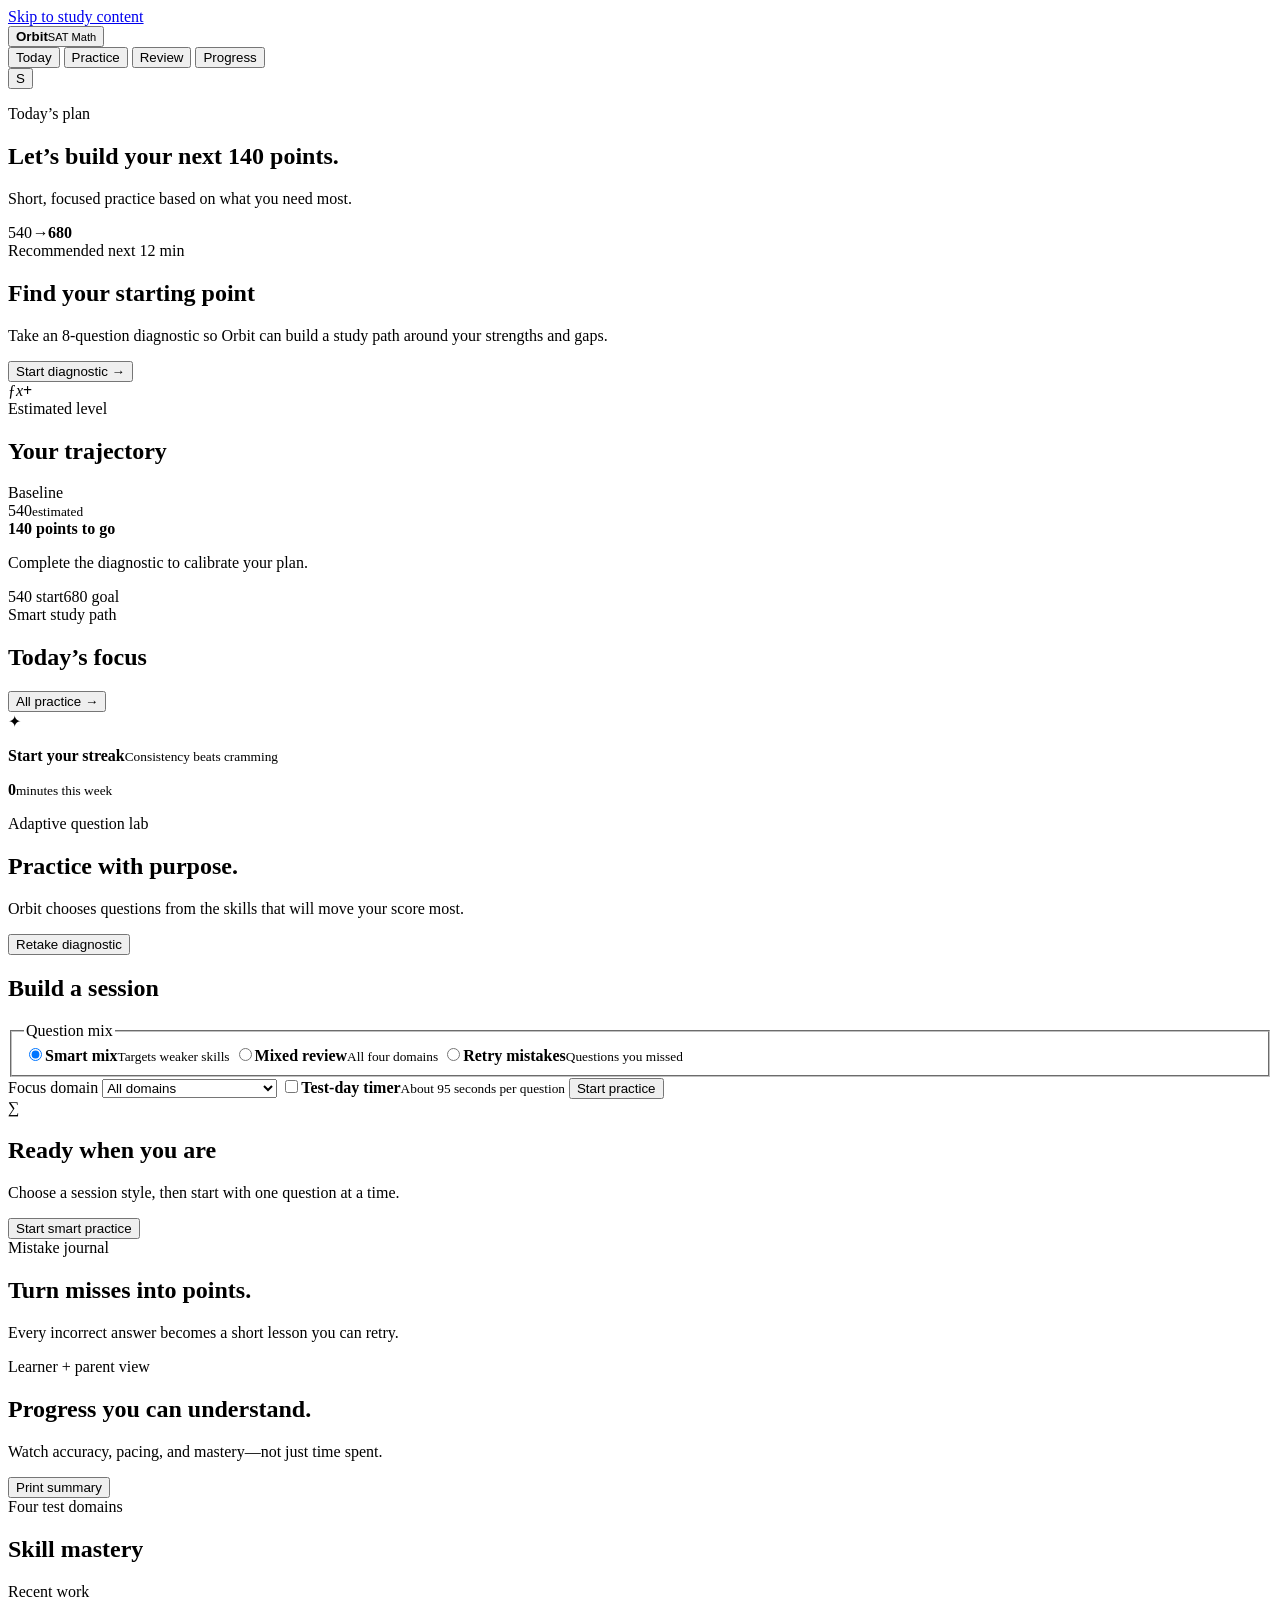
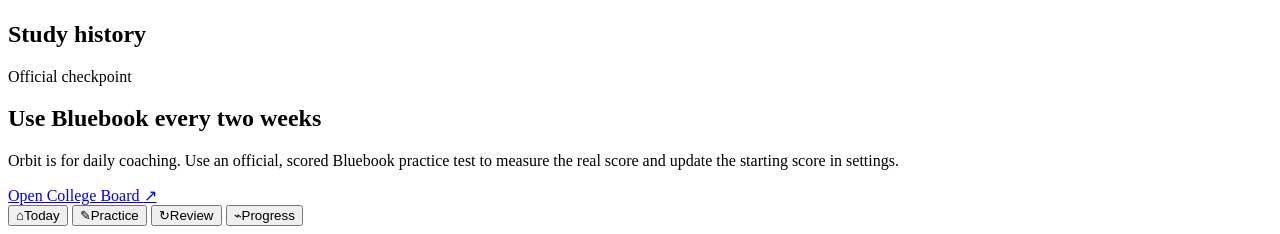
==== sat/index.html @ df9d7ba6 "Add Orbit SAT Math index.html" ====
<!doctype html>
<html lang="en">
<head>
  <meta charset="utf-8">
  <meta name="viewport" content="width=device-width, initial-scale=1, viewport-fit=cover">
  <meta name="theme-color" content="#14213d">
  <meta name="description" content="Orbit SAT Math is an adaptive, private study coach designed to help learners grow from a 540 toward a 680.">
  <title>Orbit SAT Math</title>
  <link rel="manifest" href="manifest.webmanifest">
  <link rel="icon" href="icon.svg" type="image/svg+xml">
  <link rel="stylesheet" href="styles.css">
  <script src="app.js" defer></script>
</head>
<body>
  <a class="skip-link" href="#main-content">Skip to study content</a>

  <div class="app-shell">
    <header class="topbar">
      <button class="brand" type="button" data-route="home" aria-label="Orbit SAT Math home">
        <span class="brand-orbit" aria-hidden="true"><i></i></span>
        <span><strong>Orbit</strong><small>SAT Math</small></span>
      </button>

      <nav class="desktop-nav" aria-label="Primary navigation">
        <button class="nav-button active" type="button" data-route="home">Today</button>
        <button class="nav-button" type="button" data-route="practice">Practice</button>
        <button class="nav-button" type="button" data-route="review">Review</button>
        <button class="nav-button" type="button" data-route="progress">Progress</button>
      </nav>

      <button class="profile-button" id="profile-button" type="button" aria-label="Open learner settings" aria-expanded="false" aria-controls="profile-panel">
        <span id="profile-initial">S</span>
      </button>
    </header>

    <aside class="profile-panel" id="profile-panel" hidden>
      <div class="panel-heading"><h2>Learner settings</h2><button class="close-button" type="button" data-close-profile aria-label="Close settings">×</button></div>
      <label for="learner-name-setting">First name</label>
      <input id="learner-name-setting" maxlength="24" autocomplete="given-name">
      <label for="test-date-setting">SAT date</label>
      <input id="test-date-setting" type="date">
      <div class="setting-grid">
        <label>Starting score<input id="start-score-setting" type="number" min="200" max="800" step="10"></label>
        <label>Goal score<input id="goal-score-setting" type="number" min="200" max="800" step="10"></label>
      </div>
      <button class="primary-button full" type="button" id="save-settings">Save changes</button>
      <button class="danger-link" type="button" id="reset-data">Erase all study data</button>
      <p class="privacy-note">Progress is stored only on this device. Orbit does not collect or sell learner data.</p>
    </aside>

    <main id="main-content" tabindex="-1">
      <section class="view active" id="view-home" aria-labelledby="home-title">
        <div class="welcome-row">
          <div>
            <p class="eyebrow" id="today-label">Today’s plan</p>
            <h1 id="home-title">Let’s build your next 140 points.</h1>
            <p class="page-lede" id="home-lede">Short, focused practice based on what you need most.</p>
          </div>
          <div class="goal-chip" aria-label="SAT Math score goal"><span id="goal-current">540</span><i aria-hidden="true">→</i><strong id="goal-target">680</strong></div>
        </div>

        <div class="dashboard-grid">
          <article class="mission-card">
            <div class="mission-top">
              <span class="eyebrow light">Recommended next</span>
              <span class="time-pill">12 min</span>
            </div>
            <h2 id="mission-title">Find your starting point</h2>
            <p id="mission-copy">Take an 8-question diagnostic so Orbit can build a study path around your strengths and gaps.</p>
            <button class="white-button" type="button" id="mission-button">Start diagnostic <span aria-hidden="true">→</span></button>
            <div class="mission-art" aria-hidden="true"><span>ƒ</span><i>x</i><b>+</b></div>
          </article>

          <article class="score-card">
            <div class="card-heading"><div><span class="eyebrow">Estimated level</span><h2>Your trajectory</h2></div><span class="trend-badge" id="trend-badge">Baseline</span></div>
            <div class="score-visual">
              <div class="score-ring" id="score-ring"><span id="estimated-score">540</span><small>estimated</small></div>
              <div class="score-copy"><strong id="points-to-go">140 points to go</strong><p id="score-message">Complete the diagnostic to calibrate your plan.</p></div>
            </div>
            <div class="score-track" aria-hidden="true"><i id="score-track-fill"></i></div>
            <div class="track-labels"><span id="track-start">540 start</span><span id="track-goal">680 goal</span></div>
          </article>
        </div>

        <section class="section-block" aria-labelledby="plan-title">
          <div class="section-heading"><div><span class="eyebrow">Smart study path</span><h2 id="plan-title">Today’s focus</h2></div><button class="text-button" type="button" data-route="practice">All practice →</button></div>
          <div class="focus-grid" id="focus-grid"></div>
        </section>

        <section class="streak-strip" aria-label="Weekly study activity">
          <div><span class="streak-icon" aria-hidden="true">✦</span><p><strong id="streak-count">Start your streak</strong><small>Consistency beats cramming</small></p></div>
          <div class="week-dots" id="week-dots"></div>
          <p class="weekly-stat"><strong id="weekly-minutes">0</strong><small>minutes this week</small></p>
        </section>
      </section>

      <section class="view" id="view-practice" aria-labelledby="practice-title">
        <div class="page-heading">
          <div><span class="eyebrow">Adaptive question lab</span><h1 id="practice-title">Practice with purpose.</h1><p class="page-lede">Orbit chooses questions from the skills that will move your score most.</p></div>
          <button class="secondary-button" type="button" id="open-diagnostic">Retake diagnostic</button>
        </div>

        <div class="practice-layout">
          <aside class="practice-controls" aria-label="Practice settings">
            <h2>Build a session</h2>
            <fieldset><legend>Question mix</legend>
              <label class="radio-card"><input type="radio" name="practice-mode" value="adaptive" checked><span><strong>Smart mix</strong><small>Targets weaker skills</small></span></label>
              <label class="radio-card"><input type="radio" name="practice-mode" value="mixed"><span><strong>Mixed review</strong><small>All four domains</small></span></label>
              <label class="radio-card"><input type="radio" name="practice-mode" value="mistakes"><span><strong>Retry mistakes</strong><small>Questions you missed</small></span></label>
            </fieldset>
            <label for="domain-select">Focus domain</label>
            <select id="domain-select"><option value="all">All domains</option><option value="algebra">Algebra</option><option value="advanced">Advanced Math</option><option value="data">Problem-Solving & Data</option><option value="geometry">Geometry & Trigonometry</option></select>
            <label class="timer-toggle"><input type="checkbox" id="timer-toggle"><span><strong>Test-day timer</strong><small>About 95 seconds per question</small></span></label>
            <button class="primary-button full" type="button" id="new-question">Start practice</button>
          </aside>

          <article class="question-card" id="question-card" aria-live="polite">
            <div class="empty-practice">
              <span class="empty-icon" aria-hidden="true">∑</span>
              <h2>Ready when you are</h2>
              <p>Choose a session style, then start with one question at a time.</p>
              <button class="primary-button" type="button" data-start-practice>Start smart practice</button>
            </div>
          </article>
        </div>
      </section>

      <section class="view" id="view-review" aria-labelledby="review-title">
        <div class="page-heading"><div><span class="eyebrow">Mistake journal</span><h1 id="review-title">Turn misses into points.</h1><p class="page-lede">Every incorrect answer becomes a short lesson you can retry.</p></div></div>
        <div class="review-summary" id="review-summary"></div>
        <div class="mistake-list" id="mistake-list"></div>
      </section>

      <section class="view" id="view-progress" aria-labelledby="progress-title">
        <div class="page-heading"><div><span class="eyebrow">Learner + parent view</span><h1 id="progress-title">Progress you can understand.</h1><p class="page-lede">Watch accuracy, pacing, and mastery—not just time spent.</p></div><button class="secondary-button" type="button" id="print-progress">Print summary</button></div>
        <div class="metrics-grid" id="metrics-grid"></div>
        <section class="progress-panel"><div class="section-heading"><div><span class="eyebrow">Four test domains</span><h2>Skill mastery</h2></div></div><div class="domain-progress-list" id="domain-progress-list"></div></section>
        <section class="progress-panel"><div class="section-heading"><div><span class="eyebrow">Recent work</span><h2>Study history</h2></div></div><div class="history-list" id="history-list"></div></section>
        <aside class="checkpoint-card"><div><span class="eyebrow light">Official checkpoint</span><h2>Use Bluebook every two weeks</h2><p>Orbit is for daily coaching. Use an official, scored Bluebook practice test to measure the real score and update the starting score in settings.</p></div><a href="https://satsuite.collegeboard.org/practice/practice-tests/bluebook" target="_blank" rel="noopener noreferrer">Open College Board <span aria-hidden="true">↗</span></a></aside>
      </section>
    </main>

    <nav class="mobile-nav" aria-label="Mobile navigation">
      <button class="mobile-nav-button active" type="button" data-route="home"><span aria-hidden="true">⌂</span>Today</button>
      <button class="mobile-nav-button" type="button" data-route="practice"><span aria-hidden="true">✎</span>Practice</button>
      <button class="mobile-nav-button" type="button" data-route="review"><span aria-hidden="true">↻</span>Review</button>
      <button class="mobile-nav-button" type="button" data-route="progress"><span aria-hidden="true">⌁</span>Progress</button>
    </nav>
  </div>

  <dialog class="onboarding" id="onboarding-dialog" aria-labelledby="onboarding-title">
    <form method="dialog" id="onboarding-form">
      <div class="onboarding-brand"><span class="brand-orbit" aria-hidden="true"><i></i></span><strong>Orbit</strong></div>
      <div class="onboarding-step active" data-onboarding-step="1">
        <span class="eyebrow">Your personal SAT Math coach</span>
        <h1 id="onboarding-title">Let’s make 680 feel possible.</h1>
        <p>We’ll build a private, focused plan from where you are now to where you want to go.</p>
        <label for="learner-name">What should we call you?</label>
        <input id="learner-name" name="learnerName" maxlength="24" placeholder="First name" autocomplete="given-name" required>
        <button class="primary-button full" type="button" data-next-onboarding>Continue</button>
      </div>
      <div class="onboarding-step" data-onboarding-step="2">
        <span class="eyebrow">Set the destination</span>
        <h1>What are we working toward?</h1>
        <div class="score-inputs"><label>Latest Math score<input id="starting-score" name="startingScore" type="number" value="540" min="200" max="800" step="10" required></label><span aria-hidden="true">→</span><label>Goal Math score<input id="target-score" name="targetScore" type="number" value="680" min="200" max="800" step="10" required></label></div>
        <label for="test-date">When is the test? <small>Optional</small></label>
        <input id="test-date" name="testDate" type="date">
        <div class="onboarding-actions"><button class="text-button" type="button" data-prev-onboarding>Back</button><button class="primary-button" type="submit">Build my study plan</button></div>
      </div>
    </form>
  </dialog>

  <dialog class="diagnostic-dialog" id="diagnostic-dialog" aria-labelledby="diagnostic-title">
    <div class="diagnostic-shell" id="diagnostic-content"></div>
  </dialog>

  <div class="toast" id="toast" role="status" aria-live="polite"></div>
</body>
</html>
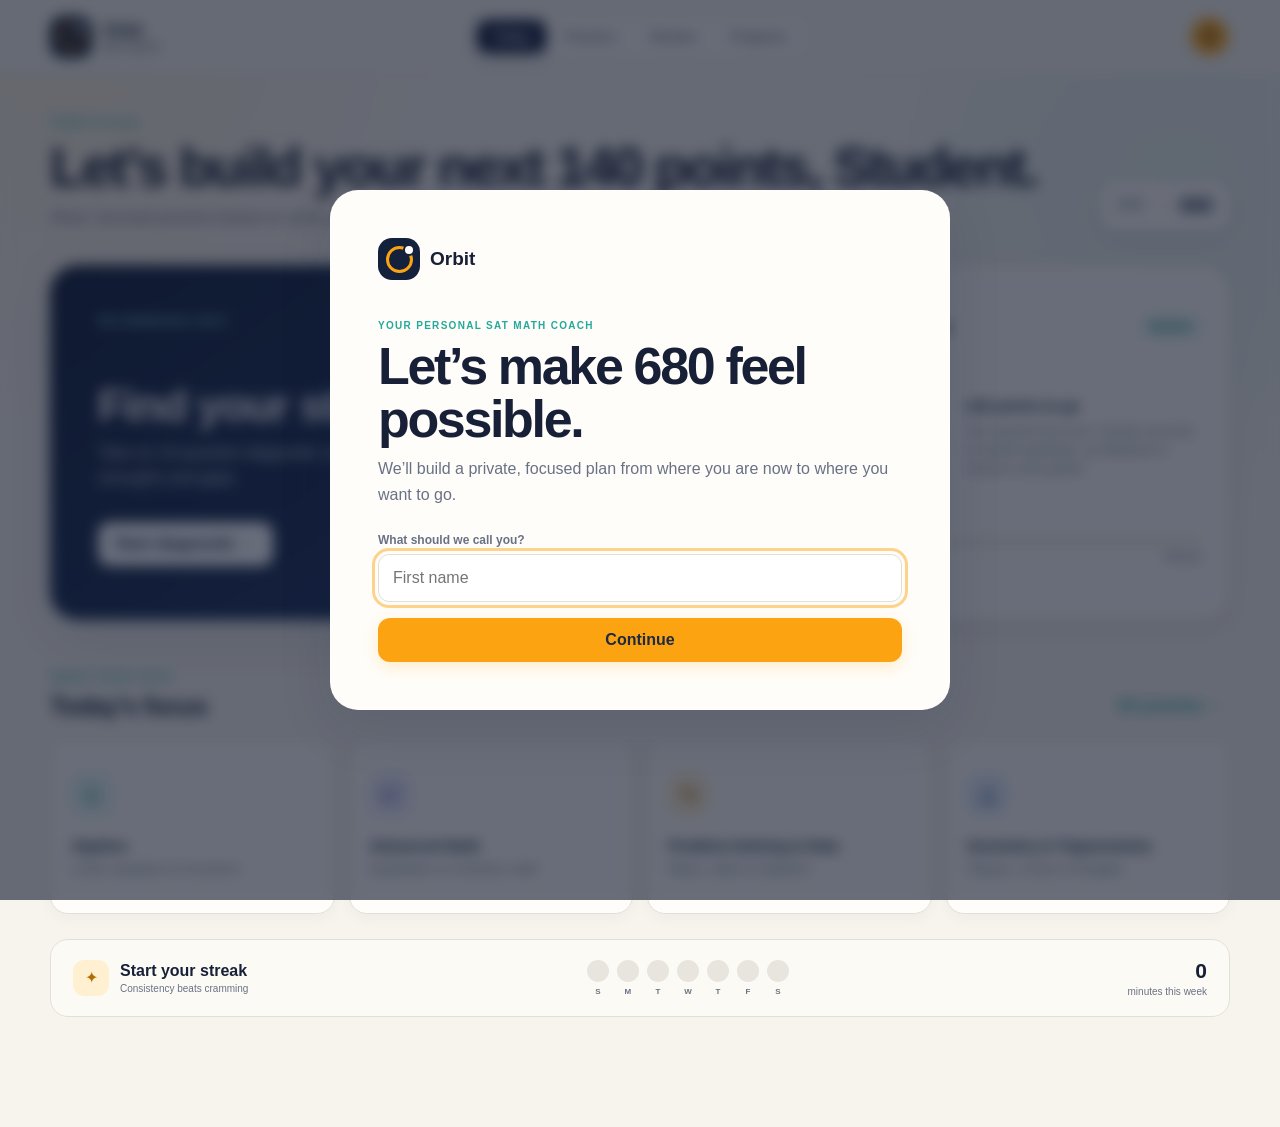
==== commit a7d69fa4: "Improve guided practice, reflection, difficulty controls and honest progress" ====
--- a/sat/index.html
+++ b/sat/index.html
@@ -66,15 +66,15 @@
               <span class="time-pill">12 min</span>
             </div>
             <h2 id="mission-title">Find your starting point</h2>
-            <p id="mission-copy">Take an 8-question diagnostic so Orbit can build a study path around your strengths and gaps.</p>
+            <p id="mission-copy">Take an 10-question diagnostic so Orbit can build a study path around your strengths and gaps.</p>
             <button class="white-button" type="button" id="mission-button">Start diagnostic <span aria-hidden="true">→</span></button>
             <div class="mission-art" aria-hidden="true"><span>ƒ</span><i>x</i><b>+</b></div>
           </article>
 
           <article class="score-card">
-            <div class="card-heading"><div><span class="eyebrow">Estimated level</span><h2>Your trajectory</h2></div><span class="trend-badge" id="trend-badge">Baseline</span></div>
+            <div class="card-heading"><div><span class="eyebrow">Reported score</span><h2>Your trajectory</h2></div><span class="trend-badge" id="trend-badge">Baseline</span></div>
             <div class="score-visual">
-              <div class="score-ring" id="score-ring"><span id="estimated-score">540</span><small>estimated</small></div>
+              <div class="score-ring" id="score-ring"><span id="estimated-score">540</span><small>reported</small></div>
               <div class="score-copy"><strong id="points-to-go">140 points to go</strong><p id="score-message">Complete the diagnostic to calibrate your plan.</p></div>
             </div>
             <div class="score-track" aria-hidden="true"><i id="score-track-fill"></i></div>
@@ -109,6 +109,8 @@
               <label class="radio-card"><input type="radio" name="practice-mode" value="mistakes"><span><strong>Retry mistakes</strong><small>Questions you missed</small></span></label>
             </fieldset>
             <label for="domain-select">Focus domain</label>
+            <label for="difficulty-select">Difficulty</label>
+            <select id="difficulty-select"><option value="all">All levels</option><option value="foundation">Build foundations</option><option value="medium">Build confidence</option><option value="advanced">Challenge yourself</option></select>
             <select id="domain-select"><option value="all">All domains</option><option value="algebra">Algebra</option><option value="advanced">Advanced Math</option><option value="data">Problem-Solving & Data</option><option value="geometry">Geometry & Trigonometry</option></select>
             <label class="timer-toggle"><input type="checkbox" id="timer-toggle"><span><strong>Test-day timer</strong><small>About 95 seconds per question</small></span></label>
             <button class="primary-button full" type="button" id="new-question">Start practice</button>
--- a/sat/styles.css
+++ b/sat/styles.css
@@ -0,0 +1,348 @@
+:root {
+  --navy: #14213d;
+  --navy-2: #22345b;
+  --orange: #fca311;
+  --orange-soft: #fff0d2;
+  --teal: #24a99a;
+  --teal-soft: #dff5f1;
+  --cream: #f7f4ee;
+  --paper: #fffdf9;
+  --ink: #172037;
+  --muted: #697185;
+  --line: #e2dfd8;
+  --red: #c64d4d;
+  --red-soft: #fde9e6;
+  --green: #2d8b68;
+  --shadow: 0 18px 55px rgba(20, 33, 61, .10);
+  --shadow-soft: 0 8px 25px rgba(20, 33, 61, .07);
+  --radius-lg: 28px;
+  --radius: 18px;
+  --content: 1180px;
+}
+
+* { box-sizing: border-box; }
+textarea { width: 100%; margin: 8px 0; padding: 12px; font: inherit; border: 1px solid var(--line); border-radius: 10px; resize: vertical; }
+summary { cursor: pointer; font-weight: 750; padding: 5px 0; }
+html { scroll-behavior: smooth; }
+body {
+  margin: 0;
+  min-height: 100vh;
+  background:
+    radial-gradient(circle at 5% 3%, rgba(252, 163, 17, .09), transparent 25rem),
+    radial-gradient(circle at 92% 16%, rgba(36, 169, 154, .08), transparent 23rem),
+    var(--cream);
+  color: var(--ink);
+  font-family: Inter, ui-sans-serif, -apple-system, BlinkMacSystemFont, "Segoe UI", sans-serif;
+  -webkit-font-smoothing: antialiased;
+}
+
+button, input, select { font: inherit; }
+button { color: inherit; }
+button, a, input, select { -webkit-tap-highlight-color: transparent; }
+:focus-visible { outline: 3px solid rgba(252, 163, 17, .48); outline-offset: 3px; }
+[hidden] { display: none !important; }
+
+.skip-link { position: fixed; top: -80px; left: 16px; z-index: 200; padding: 11px 16px; border-radius: 10px; background: var(--navy); color: white; }
+.skip-link:focus { top: 16px; }
+
+.topbar {
+  position: sticky;
+  top: 0;
+  z-index: 40;
+  height: 74px;
+  display: grid;
+  grid-template-columns: 1fr auto 1fr;
+  align-items: center;
+  gap: 22px;
+  padding: calc(env(safe-area-inset-top) + 8px) max(24px, calc((100vw - var(--content)) / 2)) 8px;
+  border-bottom: 1px solid rgba(226, 223, 216, .8);
+  background: rgba(247, 244, 238, .9);
+  backdrop-filter: blur(18px);
+}
+
+.brand { display: flex; align-items: center; gap: 11px; width: max-content; padding: 0; border: 0; background: transparent; cursor: pointer; text-align: left; }
+.brand strong { display: block; font-size: 17px; letter-spacing: -.02em; }
+.brand small { display: block; margin-top: 1px; color: var(--muted); font-size: 10px; font-weight: 650; letter-spacing: .08em; text-transform: uppercase; }
+.brand-orbit { position: relative; width: 42px; height: 42px; display: inline-grid; place-items: center; flex: 0 0 auto; border-radius: 14px; background: var(--navy); }
+.brand-orbit::before { content: ""; width: 21px; height: 21px; border: 3px solid var(--orange); border-radius: 50%; }
+.brand-orbit i { position: absolute; top: 8px; right: 7px; width: 8px; height: 8px; border-radius: 50%; background: white; box-shadow: 0 0 0 2px var(--navy); }
+
+.desktop-nav { display: flex; gap: 3px; padding: 4px; border: 1px solid var(--line); border-radius: 14px; background: rgba(255, 253, 249, .72); }
+.nav-button, .mobile-nav-button { border: 0; background: transparent; cursor: pointer; }
+.nav-button { padding: 9px 16px; border-radius: 10px; color: var(--muted); font-size: 13px; font-weight: 750; }
+.nav-button:hover { color: var(--ink); }
+.nav-button.active { background: var(--navy); color: white; box-shadow: 0 4px 13px rgba(20, 33, 61, .18); }
+.profile-button { justify-self: end; width: 41px; height: 41px; border: 2px solid white; border-radius: 50%; background: var(--orange); color: var(--navy); font-weight: 900; cursor: pointer; box-shadow: 0 0 0 1px var(--line); }
+
+.profile-panel { position: fixed; z-index: 60; top: 69px; right: max(24px, calc((100vw - var(--content)) / 2)); width: min(340px, calc(100vw - 30px)); padding: 22px; border: 1px solid var(--line); border-radius: var(--radius); background: var(--paper); box-shadow: var(--shadow); }
+.panel-heading { display: flex; align-items: center; justify-content: space-between; margin-bottom: 14px; }
+.panel-heading h2 { margin: 0; font-size: 19px; }
+.close-button { width: 34px; height: 34px; border: 0; background: transparent; border-radius: 8px; font-size: 23px; cursor: pointer; }
+.profile-panel > label, .practice-controls > label { display: block; margin: 12px 0 6px; color: var(--muted); font-size: 12px; font-weight: 800; }
+input, select { width: 100%; padding: 11px 12px; border: 1px solid var(--line); border-radius: 11px; background: white; color: var(--ink); }
+.setting-grid { display: grid; grid-template-columns: 1fr 1fr; gap: 10px; }
+.setting-grid label { color: var(--muted); font-size: 12px; font-weight: 800; }
+.setting-grid input { margin-top: 6px; }
+.danger-link { margin: 15px auto 0; display: block; border: 0; background: transparent; color: var(--red); font-size: 12px; text-decoration: underline; cursor: pointer; }
+.privacy-note { margin: 16px 0 0; padding-top: 14px; border-top: 1px solid var(--line); color: var(--muted); font-size: 11px; line-height: 1.5; }
+
+main { width: min(var(--content), calc(100% - 44px)); margin: 0 auto; padding: 44px 0 110px; }
+.view { display: none; }
+.view.active { display: block; animation: enter .28s ease both; }
+@keyframes enter { from { opacity: 0; transform: translateY(5px); } to { opacity: 1; transform: none; } }
+.welcome-row, .page-heading, .section-heading, .card-heading { display: flex; justify-content: space-between; align-items: flex-end; gap: 22px; }
+.page-heading { margin-bottom: 28px; }
+h1, h2, p { margin-top: 0; }
+h1 { margin-bottom: 10px; font-size: clamp(34px, 5vw, 56px); line-height: 1.02; letter-spacing: -.045em; }
+h2 { letter-spacing: -.025em; }
+.page-lede { max-width: 650px; margin-bottom: 0; color: var(--muted); font-size: 16px; line-height: 1.6; }
+.eyebrow { display: block; margin-bottom: 9px; color: var(--teal); font-size: 10px; font-weight: 900; letter-spacing: .13em; text-transform: uppercase; }
+.eyebrow.light { color: #92e5d9; }
+.goal-chip { display: flex; align-items: center; gap: 10px; padding: 13px 16px; border: 1px solid var(--line); border-radius: 15px; background: var(--paper); box-shadow: var(--shadow-soft); font-variant-numeric: tabular-nums; }
+.goal-chip span { color: var(--muted); }
+.goal-chip i { color: var(--orange); font-style: normal; }
+.goal-chip strong { color: var(--navy); font-size: 20px; }
+
+.dashboard-grid { display: grid; grid-template-columns: 1.35fr .85fr; gap: 20px; margin-top: 34px; }
+.mission-card, .score-card, .progress-panel, .question-card, .practice-controls { border-radius: var(--radius-lg); }
+.mission-card { position: relative; min-height: 355px; overflow: hidden; padding: clamp(30px, 4vw, 48px); background: linear-gradient(145deg, var(--navy), #243c6c); color: white; box-shadow: var(--shadow); }
+.mission-card::after { content: ""; position: absolute; width: 260px; height: 260px; right: -45px; bottom: -90px; border: 1px solid rgba(255,255,255,.1); border-radius: 50%; box-shadow: 0 0 0 45px rgba(255,255,255,.03), 0 0 0 90px rgba(255,255,255,.025); }
+.mission-top { display: flex; justify-content: space-between; align-items: center; }
+.time-pill { padding: 6px 10px; border: 1px solid rgba(255,255,255,.17); border-radius: 99px; background: rgba(255,255,255,.08); color: #dbe3f3; font-size: 11px; font-weight: 750; }
+.mission-card h2 { max-width: 560px; margin: 44px 0 12px; font-size: clamp(29px, 4vw, 44px); line-height: 1.05; }
+.mission-card p { position: relative; z-index: 2; max-width: 540px; color: #d7dfed; line-height: 1.55; }
+.white-button, .primary-button, .secondary-button { border: 0; border-radius: 12px; cursor: pointer; font-weight: 800; }
+.white-button { position: relative; z-index: 2; margin-top: 16px; padding: 13px 17px; background: white; color: var(--navy); }
+.primary-button { padding: 13px 18px; background: var(--orange); color: #202942; box-shadow: 0 5px 16px rgba(252, 163, 17, .2); }
+.primary-button:hover, .white-button:hover { transform: translateY(-1px); }
+.primary-button:disabled { opacity: .5; cursor: not-allowed; transform: none; }
+.primary-button.full { width: 100%; margin-top: 16px; }
+.secondary-button { padding: 12px 16px; border: 1px solid var(--line); background: var(--paper); color: var(--navy); }
+.text-button { padding: 6px; border: 0; background: transparent; color: var(--teal); font-weight: 800; cursor: pointer; }
+.mission-art { position: absolute; right: 50px; bottom: 40px; opacity: .16; font-family: Georgia, serif; font-size: 70px; transform: rotate(-8deg); }
+.mission-art i { position: absolute; top: -48px; left: 63px; font-size: 42px; }
+.mission-art b { position: absolute; right: -55px; bottom: -8px; font-size: 44px; }
+
+.score-card { padding: 28px; border: 1px solid var(--line); background: var(--paper); box-shadow: var(--shadow-soft); }
+.score-card h2 { margin: 0; font-size: 21px; }
+.trend-badge { padding: 6px 9px; border-radius: 99px; background: var(--teal-soft); color: #18796e; font-size: 10px; font-weight: 850; }
+.score-visual { display: flex; align-items: center; gap: 22px; margin: 34px 0; }
+.score-ring { --score-angle: 35deg; position: relative; width: 132px; height: 132px; display: grid; place-content: center; flex: 0 0 auto; border-radius: 50%; background: conic-gradient(var(--orange) var(--score-angle), #ece8df 0); text-align: center; }
+.score-ring::after { content: ""; position: absolute; inset: 11px; border-radius: 50%; background: var(--paper); }
+.score-ring span, .score-ring small { position: relative; z-index: 2; }
+.score-ring span { font-size: 31px; font-weight: 900; letter-spacing: -.04em; }
+.score-ring small { color: var(--muted); font-size: 9px; text-transform: uppercase; }
+.score-copy strong { display: block; margin-bottom: 8px; font-size: 15px; }
+.score-copy p { margin: 0; color: var(--muted); font-size: 12px; line-height: 1.55; }
+.score-track { height: 7px; overflow: hidden; border-radius: 99px; background: #ece8df; }
+.score-track i { display: block; width: 0; height: 100%; border-radius: inherit; background: linear-gradient(90deg, var(--orange), var(--teal)); transition: width .5s ease; }
+.track-labels { display: flex; justify-content: space-between; margin-top: 7px; color: var(--muted); font-size: 9px; font-weight: 700; }
+
+.section-block { margin-top: 52px; }
+.section-heading { margin-bottom: 18px; }
+.section-heading h2 { margin: 0; font-size: 25px; }
+.focus-grid { display: grid; grid-template-columns: repeat(4, 1fr); gap: 14px; }
+.focus-card { position: relative; min-height: 175px; padding: 20px; overflow: hidden; border: 1px solid var(--line); border-radius: var(--radius); background: var(--paper); text-align: left; cursor: pointer; box-shadow: 0 5px 15px rgba(20,33,61,.035); }
+.focus-card:hover { transform: translateY(-2px); border-color: #bfc7d7; box-shadow: var(--shadow-soft); }
+.focus-card.recommended { border-color: rgba(252,163,17,.7); }
+.focus-card .recommend-label { position: absolute; right: 11px; top: 11px; padding: 4px 7px; border-radius: 99px; background: var(--orange-soft); color: #995d00; font-size: 8px; font-weight: 900; text-transform: uppercase; }
+.domain-symbol { width: 41px; height: 41px; display: grid; place-items: center; margin-bottom: 22px; border-radius: 12px; background: var(--teal-soft); color: #17796e; font-family: Georgia, serif; font-size: 20px; font-weight: 800; }
+.focus-card:nth-child(2) .domain-symbol { background: #e9e7fa; color: #6656a8; }
+.focus-card:nth-child(3) .domain-symbol { background: var(--orange-soft); color: #9d6208; }
+.focus-card:nth-child(4) .domain-symbol { background: #e4edf9; color: #486f9e; }
+.focus-card strong { display: block; margin-bottom: 5px; font-size: 15px; }
+.focus-card small { color: var(--muted); line-height: 1.4; }
+
+.streak-strip { display: flex; justify-content: space-between; align-items: center; gap: 20px; margin-top: 25px; padding: 19px 22px; border: 1px solid var(--line); border-radius: var(--radius); background: rgba(255,253,249,.65); }
+.streak-strip > div:first-child { display: flex; align-items: center; gap: 11px; }
+.streak-strip p { margin: 0; }
+.streak-strip strong, .streak-strip small { display: block; }
+.streak-strip small { margin-top: 3px; color: var(--muted); font-size: 10px; }
+.streak-icon { width: 36px; height: 36px; display: grid; place-items: center; border-radius: 11px; background: var(--orange-soft); color: #b16d00; }
+.week-dots { display: flex; gap: 8px; }
+.day-dot { display: grid; gap: 5px; justify-items: center; color: var(--muted); font-size: 8px; font-weight: 800; }
+.day-dot i { width: 22px; height: 22px; display: grid; place-items: center; border-radius: 50%; background: #e8e5de; color: white; font-style: normal; }
+.day-dot.done i { background: var(--teal); }
+.weekly-stat { text-align: right; }
+.weekly-stat strong { font-size: 21px; }
+
+.practice-layout { display: grid; grid-template-columns: 280px minmax(0, 1fr); align-items: start; gap: 20px; }
+.practice-controls { padding: 22px; border: 1px solid var(--line); background: var(--paper); box-shadow: var(--shadow-soft); }
+.practice-controls h2 { margin-bottom: 18px; font-size: 19px; }
+fieldset { margin: 0; padding: 0; border: 0; }
+legend, .practice-controls > label { margin-bottom: 8px; color: var(--muted); font-size: 11px; font-weight: 850; text-transform: uppercase; letter-spacing: .06em; }
+.radio-card { display: flex; align-items: center; gap: 10px; margin-bottom: 7px; padding: 10px; border: 1px solid var(--line); border-radius: 11px; cursor: pointer; }
+.radio-card:has(input:checked) { border-color: var(--teal); background: var(--teal-soft); }
+.radio-card input { width: auto; accent-color: var(--teal); }
+.radio-card strong, .radio-card small, .timer-toggle strong, .timer-toggle small { display: block; }
+.radio-card strong { font-size: 12px; }
+.radio-card small, .timer-toggle small { margin-top: 2px; color: var(--muted); font-size: 9px; }
+.timer-toggle { display: flex !important; align-items: center; gap: 10px; margin-top: 17px !important; padding-top: 16px; border-top: 1px solid var(--line); color: var(--ink) !important; text-transform: none !important; letter-spacing: 0 !important; cursor: pointer; }
+.timer-toggle input { width: 17px; height: 17px; accent-color: var(--teal); }
+.question-card { min-height: 560px; padding: clamp(25px, 4vw, 42px); border: 1px solid var(--line); background: var(--paper); box-shadow: var(--shadow); }
+.empty-practice { min-height: 475px; display: grid; place-content: center; justify-items: center; text-align: center; }
+.empty-practice h2 { margin-bottom: 8px; font-size: 27px; }
+.empty-practice p { max-width: 360px; color: var(--muted); line-height: 1.55; }
+.empty-icon { width: 75px; height: 75px; display: grid; place-items: center; margin-bottom: 22px; border-radius: 24px; background: var(--orange-soft); color: #a86500; font-family: Georgia, serif; font-size: 34px; }
+.question-meta { display: flex; justify-content: space-between; align-items: center; gap: 12px; color: var(--muted); font-size: 10px; font-weight: 850; text-transform: uppercase; letter-spacing: .06em; }
+.difficulty { padding: 5px 8px; border-radius: 99px; background: var(--teal-soft); color: #147669; }
+.question-timer { color: var(--navy); font-variant-numeric: tabular-nums; }
+.question-prompt { margin: 35px 0 24px; font-family: Georgia, "Times New Roman", serif; font-size: clamp(21px, 3vw, 28px); line-height: 1.45; letter-spacing: -.015em; }
+.question-figure { margin: -10px 0 24px; padding: 18px; border-radius: 14px; background: #f5f2eb; text-align: center; font-family: Georgia, serif; font-size: 18px; line-height: 1.7; }
+.options { display: grid; gap: 10px; }
+.option { display: grid; grid-template-columns: 34px 1fr; align-items: center; gap: 12px; width: 100%; padding: 13px 15px; border: 1px solid var(--line); border-radius: 13px; background: white; text-align: left; cursor: pointer; }
+.option:hover { border-color: #abb7cc; }
+.option.selected { border-color: var(--navy); background: #f0f3f8; }
+.option.correct { border-color: var(--green); background: #e6f5ee; }
+.option.incorrect { border-color: var(--red); background: var(--red-soft); }
+.option-letter { width: 30px; height: 30px; display: grid; place-items: center; border: 1px solid var(--line); border-radius: 9px; font-size: 11px; font-weight: 900; }
+.student-response { display: flex; gap: 10px; }
+.student-response input { max-width: 260px; font-size: 18px; }
+.question-actions { display: flex; justify-content: space-between; align-items: center; gap: 12px; margin-top: 22px; padding-top: 20px; border-top: 1px solid var(--line); }
+.hint-button { border: 0; background: transparent; color: var(--teal); font-size: 12px; font-weight: 850; cursor: pointer; }
+.hint-box, .feedback-box { margin-top: 17px; padding: 15px 17px; border-radius: 13px; font-size: 13px; line-height: 1.6; }
+.hint-box { background: var(--orange-soft); color: #765018; }
+.feedback-box.correct { background: #e4f5ed; color: #216e53; }
+.feedback-box.incorrect { background: var(--red-soft); color: #873d3d; }
+.feedback-box strong { display: block; margin-bottom: 4px; }
+
+.review-summary, .metrics-grid { display: grid; grid-template-columns: repeat(4, 1fr); gap: 13px; margin-bottom: 22px; }
+.summary-card, .metric-card { padding: 20px; border: 1px solid var(--line); border-radius: var(--radius); background: var(--paper); }
+.summary-card strong, .metric-card strong { display: block; font-size: 28px; letter-spacing: -.04em; }
+.summary-card small, .metric-card small { color: var(--muted); font-size: 10px; font-weight: 750; text-transform: uppercase; }
+.mistake-list { display: grid; gap: 11px; }
+.mistake-item { display: grid; grid-template-columns: 1fr auto; gap: 20px; align-items: center; padding: 20px; border: 1px solid var(--line); border-radius: var(--radius); background: var(--paper); }
+.mistake-item h3 { margin: 4px 0 6px; font-size: 16px; }
+.mistake-item p { margin: 0; color: var(--muted); font-size: 12px; line-height: 1.5; }
+.mistake-domain { color: var(--teal); font-size: 9px; font-weight: 900; text-transform: uppercase; }
+.empty-state { padding: 65px 25px; border: 1px dashed #c8c5bd; border-radius: var(--radius); color: var(--muted); text-align: center; }
+.empty-state h2 { color: var(--ink); }
+
+.progress-panel { margin-top: 18px; padding: 26px; border: 1px solid var(--line); background: var(--paper); }
+.domain-progress-list { display: grid; gap: 18px; }
+.domain-progress-row { display: grid; grid-template-columns: 210px 1fr 48px; align-items: center; gap: 14px; }
+.domain-progress-row strong { font-size: 13px; }
+.progress-bar { height: 9px; overflow: hidden; border-radius: 99px; background: #ebe8e1; }
+.progress-bar i { display: block; height: 100%; border-radius: inherit; background: linear-gradient(90deg, var(--orange), var(--teal)); }
+.domain-progress-row span { color: var(--muted); font-size: 11px; text-align: right; }
+.history-list { display: grid; gap: 0; }
+.history-row { display: grid; grid-template-columns: 120px 1fr auto; gap: 16px; align-items: center; padding: 13px 0; border-bottom: 1px solid var(--line); }
+.history-row:last-child { border-bottom: 0; }
+.history-row time, .history-row small { color: var(--muted); font-size: 10px; }
+.history-row strong { font-size: 12px; }
+.history-result { font-size: 11px; font-weight: 850; }
+.history-result.good { color: var(--green); }
+.checkpoint-card { display: flex; justify-content: space-between; align-items: center; gap: 30px; margin-top: 18px; padding: 28px 32px; border-radius: var(--radius-lg); background: var(--navy); color: white; }
+.checkpoint-card h2 { margin-bottom: 7px; }
+.checkpoint-card p { max-width: 720px; margin: 0; color: #d1daea; font-size: 13px; line-height: 1.55; }
+.checkpoint-card a { flex: 0 0 auto; padding: 12px 15px; border-radius: 11px; background: white; color: var(--navy); font-size: 12px; font-weight: 850; text-decoration: none; }
+
+.mobile-nav { display: none; }
+.toast { position: fixed; z-index: 150; left: 50%; bottom: 28px; transform: translate(-50%, 20px); max-width: calc(100vw - 30px); padding: 11px 15px; border-radius: 11px; background: var(--navy); color: white; font-size: 12px; opacity: 0; pointer-events: none; transition: .2s ease; }
+.toast.show { opacity: 1; transform: translate(-50%, 0); }
+
+dialog { border: 0; padding: 0; color: var(--ink); }
+dialog::backdrop { background: rgba(13, 22, 43, .62); backdrop-filter: blur(7px); }
+.onboarding { width: min(620px, calc(100vw - 28px)); border-radius: 28px; background: var(--paper); box-shadow: var(--shadow); }
+.onboarding form { padding: clamp(25px, 6vw, 48px); }
+.onboarding-brand { display: flex; align-items: center; gap: 10px; margin-bottom: 40px; }
+.onboarding-brand strong { font-size: 19px; }
+.onboarding-step { display: none; }
+.onboarding-step.active { display: block; animation: enter .25s ease; }
+.onboarding h1 { max-width: 500px; font-size: clamp(35px, 7vw, 52px); }
+.onboarding p { color: var(--muted); line-height: 1.6; }
+.onboarding label { display: block; margin: 25px 0 7px; color: var(--muted); font-size: 12px; font-weight: 800; }
+.onboarding label small { font-weight: 500; }
+.onboarding input { padding: 14px; font-size: 16px; }
+.score-inputs { display: grid; grid-template-columns: 1fr auto 1fr; align-items: end; gap: 12px; }
+.score-inputs > span { padding-bottom: 14px; color: var(--orange); font-size: 24px; }
+.onboarding-actions { display: flex; justify-content: space-between; align-items: center; margin-top: 25px; }
+
+.diagnostic-dialog { width: min(760px, calc(100vw - 28px)); max-height: min(820px, calc(100vh - 28px)); border-radius: 27px; background: var(--paper); box-shadow: var(--shadow); }
+.diagnostic-shell { padding: clamp(24px, 5vw, 42px); }
+.diagnostic-header { display: flex; justify-content: space-between; align-items: center; gap: 15px; margin-bottom: 28px; }
+.diagnostic-progress { flex: 1; height: 6px; overflow: hidden; border-radius: 99px; background: #eae6de; }
+.diagnostic-progress i { display: block; height: 100%; background: var(--orange); }
+.diagnostic-count { color: var(--muted); font-size: 10px; font-weight: 800; }
+.diagnostic-shell .question-prompt { margin-top: 20px; }
+.diagnostic-intro { text-align: center; padding: 25px 0; }
+.diagnostic-intro .empty-icon { margin: 0 auto 20px; }
+.diagnostic-intro p { max-width: 520px; margin: 0 auto 23px; color: var(--muted); line-height: 1.6; }
+.diagnostic-results { text-align: center; }
+.diagnostic-results h1 { font-size: 43px; }
+.diagnostic-score { width: 130px; height: 130px; display: grid; place-content: center; margin: 20px auto; border-radius: 50%; background: var(--teal-soft); color: #176e64; }
+.diagnostic-score strong { font-size: 40px; }
+.diagnostic-score small { font-size: 9px; text-transform: uppercase; }
+.result-domains { display: grid; grid-template-columns: 1fr 1fr; gap: 9px; margin: 24px 0; text-align: left; }
+.result-domain { padding: 12px; border: 1px solid var(--line); border-radius: 11px; }
+.result-domain strong { display: block; font-size: 12px; }
+.result-domain small { color: var(--muted); }
+
+@media (max-width: 920px) {
+  .dashboard-grid { grid-template-columns: 1fr; }
+  .focus-grid { grid-template-columns: 1fr 1fr; }
+  .practice-layout { grid-template-columns: 1fr; }
+  .practice-controls { display: grid; grid-template-columns: 1fr 1fr; gap: 10px 18px; }
+  .practice-controls h2, .practice-controls fieldset { grid-column: 1 / -1; }
+  .practice-controls .full { margin-top: 17px; align-self: end; }
+  .review-summary, .metrics-grid { grid-template-columns: 1fr 1fr; }
+}
+
+@media (max-width: 700px) {
+  .topbar { height: calc(64px + env(safe-area-inset-top)); grid-template-columns: 1fr auto; padding-left: 17px; padding-right: 17px; }
+  .desktop-nav { display: none; }
+  .brand-orbit { width: 38px; height: 38px; }
+  main { width: min(100% - 28px, var(--content)); padding-top: 30px; padding-bottom: calc(95px + env(safe-area-inset-bottom)); }
+  .welcome-row, .page-heading { display: block; }
+  h1 { font-size: 38px; }
+  .goal-chip { width: max-content; margin-top: 20px; }
+  .dashboard-grid { margin-top: 22px; }
+  .mission-card { min-height: 340px; padding: 28px 24px; }
+  .mission-card h2 { margin-top: 55px; }
+  .mission-art { right: 35px; }
+  .score-card { padding: 23px; }
+  .score-ring { width: 115px; height: 115px; }
+  .focus-grid { grid-template-columns: 1fr 1fr; gap: 10px; }
+  .focus-card { min-height: 165px; padding: 16px; }
+  .streak-strip { align-items: flex-start; flex-wrap: wrap; }
+  .week-dots { order: 3; width: 100%; justify-content: space-between; }
+  .practice-controls { display: block; }
+  .question-card { min-height: 500px; padding: 23px 18px; }
+  .question-actions { align-items: stretch; flex-direction: column-reverse; }
+  .question-actions .primary-button { width: 100%; }
+  .review-summary, .metrics-grid { grid-template-columns: 1fr 1fr; }
+  .mistake-item { grid-template-columns: 1fr; }
+  .mistake-item button { width: 100%; }
+  .domain-progress-row { grid-template-columns: 1fr 42px; gap: 7px; }
+  .domain-progress-row .progress-bar { grid-column: 1 / -1; grid-row: 2; }
+  .history-row { grid-template-columns: 75px 1fr auto; gap: 9px; }
+  .checkpoint-card { display: block; padding: 25px; }
+  .checkpoint-card a { display: block; margin-top: 20px; text-align: center; }
+  .mobile-nav { position: fixed; z-index: 45; inset: auto 0 0; display: grid; grid-template-columns: repeat(4, 1fr); padding: 7px 8px calc(env(safe-area-inset-bottom) + 7px); border-top: 1px solid var(--line); background: rgba(255,253,249,.94); backdrop-filter: blur(18px); }
+  .mobile-nav-button { display: grid; gap: 3px; justify-items: center; padding: 6px 3px; border-radius: 10px; color: var(--muted); font-size: 9px; font-weight: 750; }
+  .mobile-nav-button span { font-size: 18px; }
+  .mobile-nav-button.active { color: var(--navy); background: var(--orange-soft); }
+  .profile-panel { right: 15px; top: calc(58px + env(safe-area-inset-top)); }
+  .score-inputs { gap: 7px; }
+  .result-domains { grid-template-columns: 1fr; }
+}
+
+@media (max-width: 390px) {
+  .focus-grid { grid-template-columns: 1fr; }
+  .review-summary, .metrics-grid { grid-template-columns: 1fr 1fr; }
+  .summary-card strong, .metric-card strong { font-size: 24px; }
+  .score-visual { gap: 14px; }
+}
+
+@media (prefers-reduced-motion: reduce) {
+  *, *::before, *::after { scroll-behavior: auto !important; animation-duration: .01ms !important; transition-duration: .01ms !important; }
+}
+
+@media print {
+  .topbar, .mobile-nav, .profile-panel, .page-heading button { display: none !important; }
+  body { background: white; }
+  main { width: 100%; padding: 0; }
+  .view { display: none !important; }
+  #view-progress { display: block !important; }
+  .progress-panel, .metric-card, .checkpoint-card { break-inside: avoid; box-shadow: none; }
+}
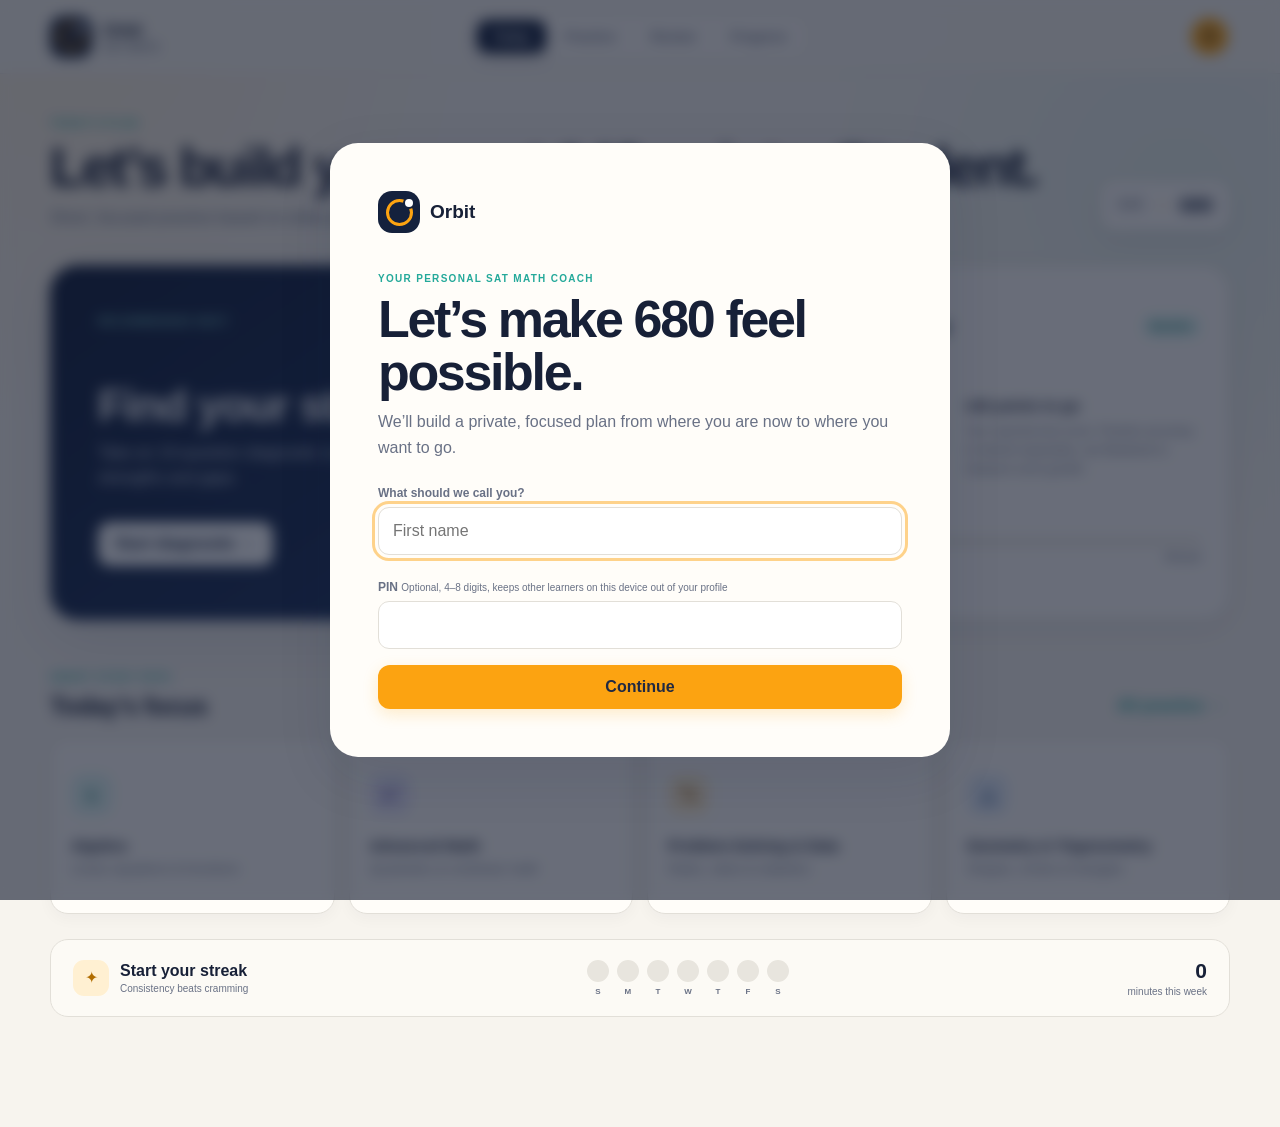
==== commit 41bf6ca0: "Add 400 generated SAT questions, multiple learner profiles, and change log Co-Authored-By: Claude Op" ====
--- a/sat/index.html
+++ b/sat/index.html
@@ -9,6 +9,7 @@
   <link rel="manifest" href="manifest.webmanifest">
   <link rel="icon" href="icon.svg" type="image/svg+xml">
   <link rel="stylesheet" href="styles.css">
+  <script src="questions-extra.js" defer></script>
   <script src="app.js" defer></script>
 </head>
 <body>
@@ -43,9 +44,12 @@
         <label>Starting score<input id="start-score-setting" type="number" min="200" max="800" step="10"></label>
         <label>Goal score<input id="goal-score-setting" type="number" min="200" max="800" step="10"></label>
       </div>
+      <label for="pin-setting">New PIN <small>Optional, 4–8 digits. Leave blank to keep the current one.</small></label>
+      <input id="pin-setting" type="password" inputmode="numeric" pattern="\d{4,8}" maxlength="8" autocomplete="new-password">
       <button class="primary-button full" type="button" id="save-settings">Save changes</button>
-      <button class="danger-link" type="button" id="reset-data">Erase all study data</button>
-      <p class="privacy-note">Progress is stored only on this device. Orbit does not collect or sell learner data.</p>
+      <button class="text-button full" type="button" id="switch-learner">Switch learner</button>
+      <button class="danger-link" type="button" id="reset-data">Delete this learner</button>
+      <p class="privacy-note">Each learner’s progress is stored only on this device. Orbit does not collect or sell learner data.</p>
     </aside>
 
     <main id="main-content" tabindex="-1">
@@ -159,6 +163,8 @@
         <p>We’ll build a private, focused plan from where you are now to where you want to go.</p>
         <label for="learner-name">What should we call you?</label>
         <input id="learner-name" name="learnerName" maxlength="24" placeholder="First name" autocomplete="given-name" required>
+        <label for="learner-pin">PIN <small>Optional, 4–8 digits, keeps other learners on this device out of your profile</small></label>
+        <input id="learner-pin" name="learnerPin" type="password" inputmode="numeric" pattern="\d{4,8}" maxlength="8" autocomplete="new-password">
         <button class="primary-button full" type="button" data-next-onboarding>Continue</button>
       </div>
       <div class="onboarding-step" data-onboarding-step="2">
@@ -172,6 +178,19 @@
     </form>
   </dialog>
 
+  <dialog class="onboarding" id="login-dialog" aria-labelledby="login-title">
+    <div class="onboarding-brand"><span class="brand-orbit" aria-hidden="true"><i></i></span><strong>Orbit</strong></div>
+    <span class="eyebrow">Who’s studying?</span>
+    <h1 id="login-title">Choose your learner profile</h1>
+    <div class="learner-list" id="learner-list"></div>
+    <form id="pin-form" hidden>
+      <label for="pin-input">PIN for <span id="pin-name"></span></label>
+      <input id="pin-input" type="password" inputmode="numeric" pattern="\d{4,8}" maxlength="8" autocomplete="current-password" required>
+      <div class="onboarding-actions"><button class="text-button" type="button" id="pin-cancel">Back</button><button class="primary-button" type="submit">Log in</button></div>
+    </form>
+    <button class="primary-button full" type="button" id="add-learner">Add a new learner</button>
+  </dialog>
+
   <dialog class="diagnostic-dialog" id="diagnostic-dialog" aria-labelledby="diagnostic-title">
     <div class="diagnostic-shell" id="diagnostic-content"></div>
   </dialog>
--- a/sat/styles.css
+++ b/sat/styles.css
@@ -346,3 +346,10 @@
   #view-progress { display: block !important; }
   .progress-panel, .metric-card, .checkpoint-card { break-inside: avoid; box-shadow: none; }
 }
+#login-dialog { padding: clamp(25px, 6vw, 48px); }
+#login-dialog form { padding: 0; }
+.learner-list { margin-top: 18px; }
+.learner-card { width: 100%; background: transparent; text-align: left; color: inherit; font: inherit; }
+.learner-card strong { font-size: 15px; }
+.learner-card small { font-size: 11px; }
+.text-button.full { width: 100%; margin-top: 8px; }
